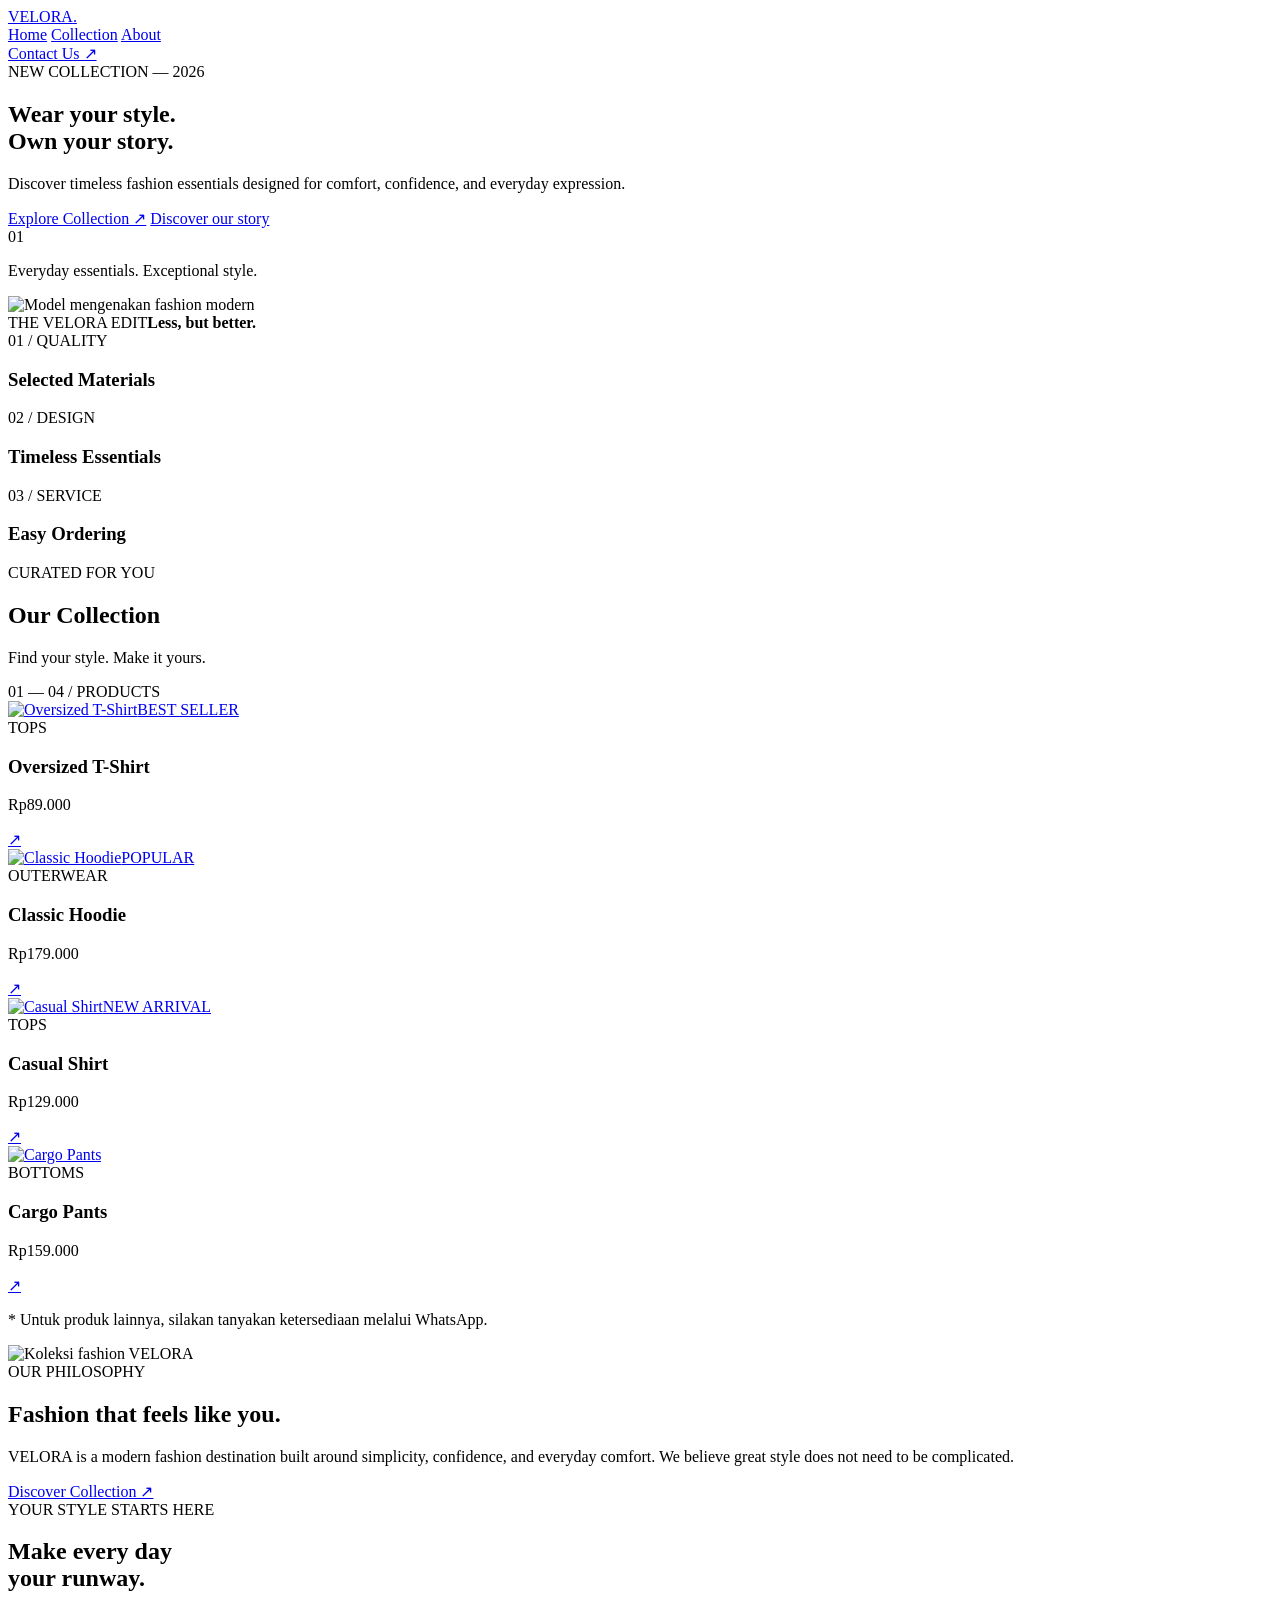
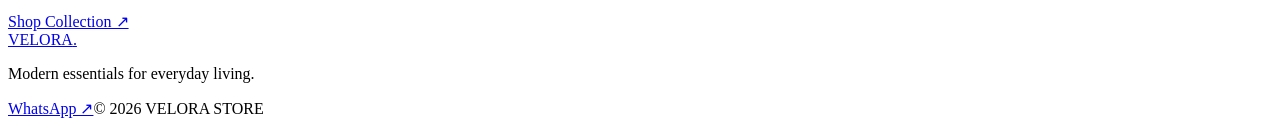
==== index.html @ 5e28319f "Add files via upload" ====
<!DOCTYPE html>
<html lang="id">
<head>
<meta charset="UTF-8">
<meta name="viewport" content="width=device-width, initial-scale=1.0">
<meta name="description" content="VELORA STORE - Modern fashion essentials untuk gaya sehari-hari.">
<title>VELORA STORE | Modern Fashion</title>
<link rel="preconnect" href="https://fonts.googleapis.com">
<link href="https://fonts.googleapis.com/css2?family=DM+Sans:wght@400;500;600;700;800&family=Playfair+Display:wght@600;700&display=swap" rel="stylesheet">
<link rel="stylesheet" href="css/style.css">
</head>
<body>
<header class="navbar">
  <div class="container nav-content">
    <a href="index.html" class="logo">VELORA<span>.</span></a>
    <nav class="nav-menu">
      <a href="index.html" class="active">Home</a>
      <a href="#collection">Collection</a>
      <a href="#about">About</a>
    </nav>
    <a href="https://wa.me/6281234567890?text=Halo%20VELORA%2C%20saya%20ingin%20bertanya%20tentang%20produk." class="nav-contact" target="_blank" rel="noopener">Contact Us ↗</a>
  </div>
</header>
<main>
<section class="hero">
  <div class="container hero-grid">
    <div class="hero-content">
      <span class="eyebrow">NEW COLLECTION — 2026</span>
      <h1>Wear your style.<br><span>Own your story.</span></h1>
      <p>Discover timeless fashion essentials designed for comfort, confidence, and everyday expression.</p>
      <div class="hero-actions">
        <a href="#collection" class="btn btn-dark">Explore Collection ↗</a>
        <a href="#about" class="text-link">Discover our story</a>
      </div>
      <div class="hero-note"><span>01</span><p>Everyday essentials. Exceptional style.</p></div>
    </div>
    <div class="hero-visual">
      <img src="https://images.unsplash.com/photo-1483985988355-763728e1935b?w=1100" alt="Model mengenakan fashion modern">
      <div class="floating-card"><span>THE VELORA EDIT</span><strong>Less, but better.</strong></div>
    </div>
  </div>
</section>
<section class="benefits">
  <div class="container benefits-grid">
    <div><span>01 / QUALITY</span><h3>Selected Materials</h3></div>
    <div><span>02 / DESIGN</span><h3>Timeless Essentials</h3></div>
    <div><span>03 / SERVICE</span><h3>Easy Ordering</h3></div>
  </div>
</section>
<section class="collection section-padding" id="collection">
  <div class="container">
    <div class="section-heading">
      <div><span class="eyebrow">CURATED FOR YOU</span><h2>Our Collection</h2><p>Find your style. Make it yours.</p></div>
      <span class="collection-count">01 — 04 / PRODUCTS</span>
    </div>
    <div class="product-grid">
      <article class="product-card">
        <a href="detail-kaos.html" class="product-image"><img src="https://images.unsplash.com/photo-1521572163474-6864f9cf17ab?w=700" alt="Oversized T-Shirt"><span class="product-label">BEST SELLER</span></a>
        <div class="product-info"><div><span class="product-category">TOPS</span><h3>Oversized T-Shirt</h3><p class="price">Rp89.000</p></div><a href="detail-kaos.html" class="product-arrow" aria-label="Lihat Oversized T-Shirt">↗</a></div>
      </article>
      <article class="product-card">
        <a href="detail-hoodie.html" class="product-image"><img src="https://images.unsplash.com/photo-1556821840-3a63f95609a7?w=700" alt="Classic Hoodie"><span class="product-label">POPULAR</span></a>
        <div class="product-info"><div><span class="product-category">OUTERWEAR</span><h3>Classic Hoodie</h3><p class="price">Rp179.000</p></div><a href="detail-hoodie.html" class="product-arrow" aria-label="Lihat Classic Hoodie">↗</a></div>
      </article>
      <article class="product-card">
        <a href="detail-kaos.html" class="product-image"><img src="https://images.unsplash.com/photo-1598033129183-c4f50c736f10?w=700" alt="Casual Shirt"><span class="product-label">NEW ARRIVAL</span></a>
        <div class="product-info"><div><span class="product-category">TOPS</span><h3>Casual Shirt</h3><p class="price">Rp129.000</p></div><a href="detail-kaos.html" class="product-arrow" aria-label="Lihat Casual Shirt">↗</a></div>
      </article>
      <article class="product-card">
        <a href="detail-hoodie.html" class="product-image"><img src="https://images.unsplash.com/photo-1517438476312-10d79c077509?w=700" alt="Cargo Pants"></a>
        <div class="product-info"><div><span class="product-category">BOTTOMS</span><h3>Cargo Pants</h3><p class="price">Rp159.000</p></div><a href="detail-hoodie.html" class="product-arrow" aria-label="Lihat Cargo Pants">↗</a></div>
      </article>
    </div>
    <p class="catalog-note">* Untuk produk lainnya, silakan tanyakan ketersediaan melalui WhatsApp.</p>
  </div>
</section>
<section class="about section-padding" id="about">
  <div class="container about-grid">
    <div class="about-image"><img src="https://images.unsplash.com/photo-1445205170230-053b83016050?w=1000" alt="Koleksi fashion VELORA"></div>
    <div class="about-content"><span class="eyebrow">OUR PHILOSOPHY</span><h2>Fashion that feels like <span>you.</span></h2><p>VELORA is a modern fashion destination built around simplicity, confidence, and everyday comfort. We believe great style does not need to be complicated.</p><a href="#collection" class="btn btn-outline">Discover Collection ↗</a></div>
  </div>
</section>
<section class="cta"><div class="container"><span class="eyebrow">YOUR STYLE STARTS HERE</span><h2>Make every day<br>your runway.</h2><a href="#collection" class="btn btn-light">Shop Collection ↗</a></div></section>
</main>
<footer class="footer">
  <div class="container footer-content">
    <div><a href="index.html" class="logo logo-light">VELORA<span>.</span></a><p>Modern essentials for everyday living.</p></div>
    <div class="footer-right"><a href="https://wa.me/6281234567890" target="_blank" rel="noopener">WhatsApp ↗</a><span>© 2026 VELORA STORE</span></div>
  </div>
</footer>
</body>
</html>
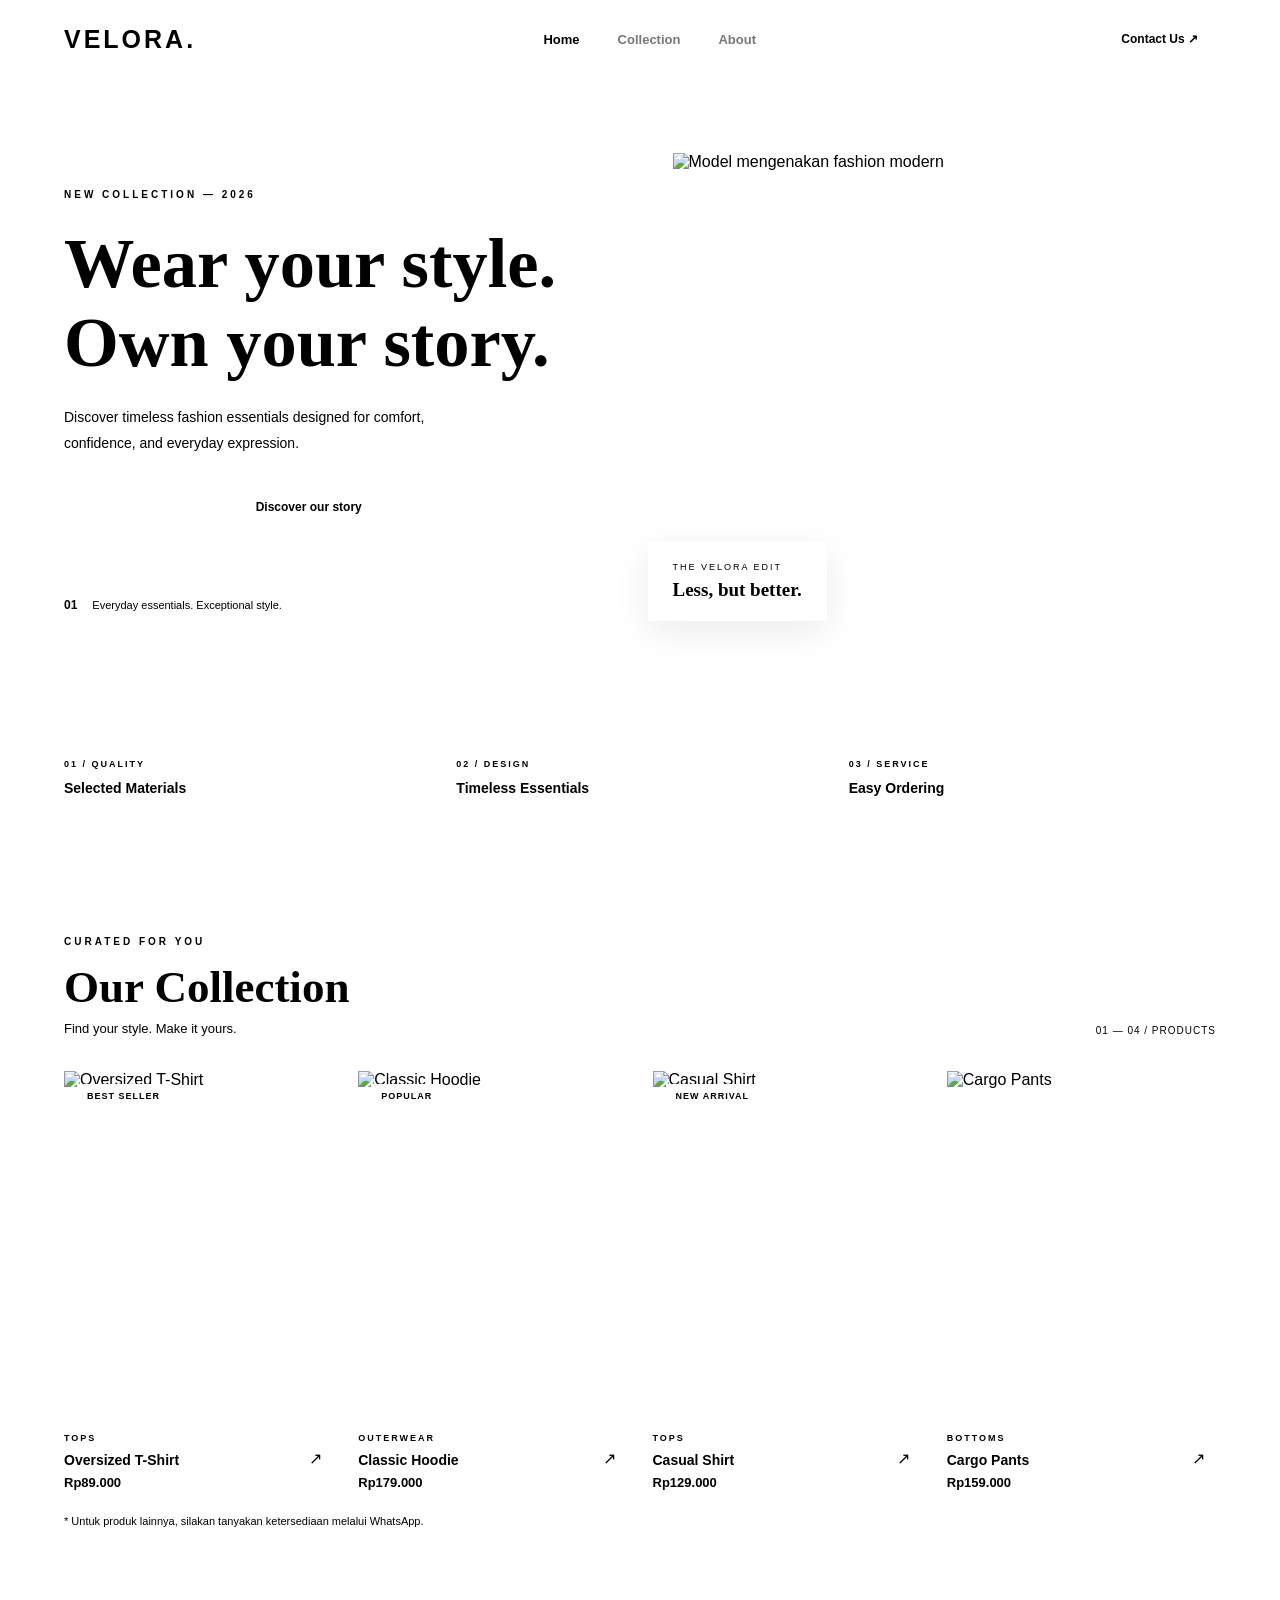
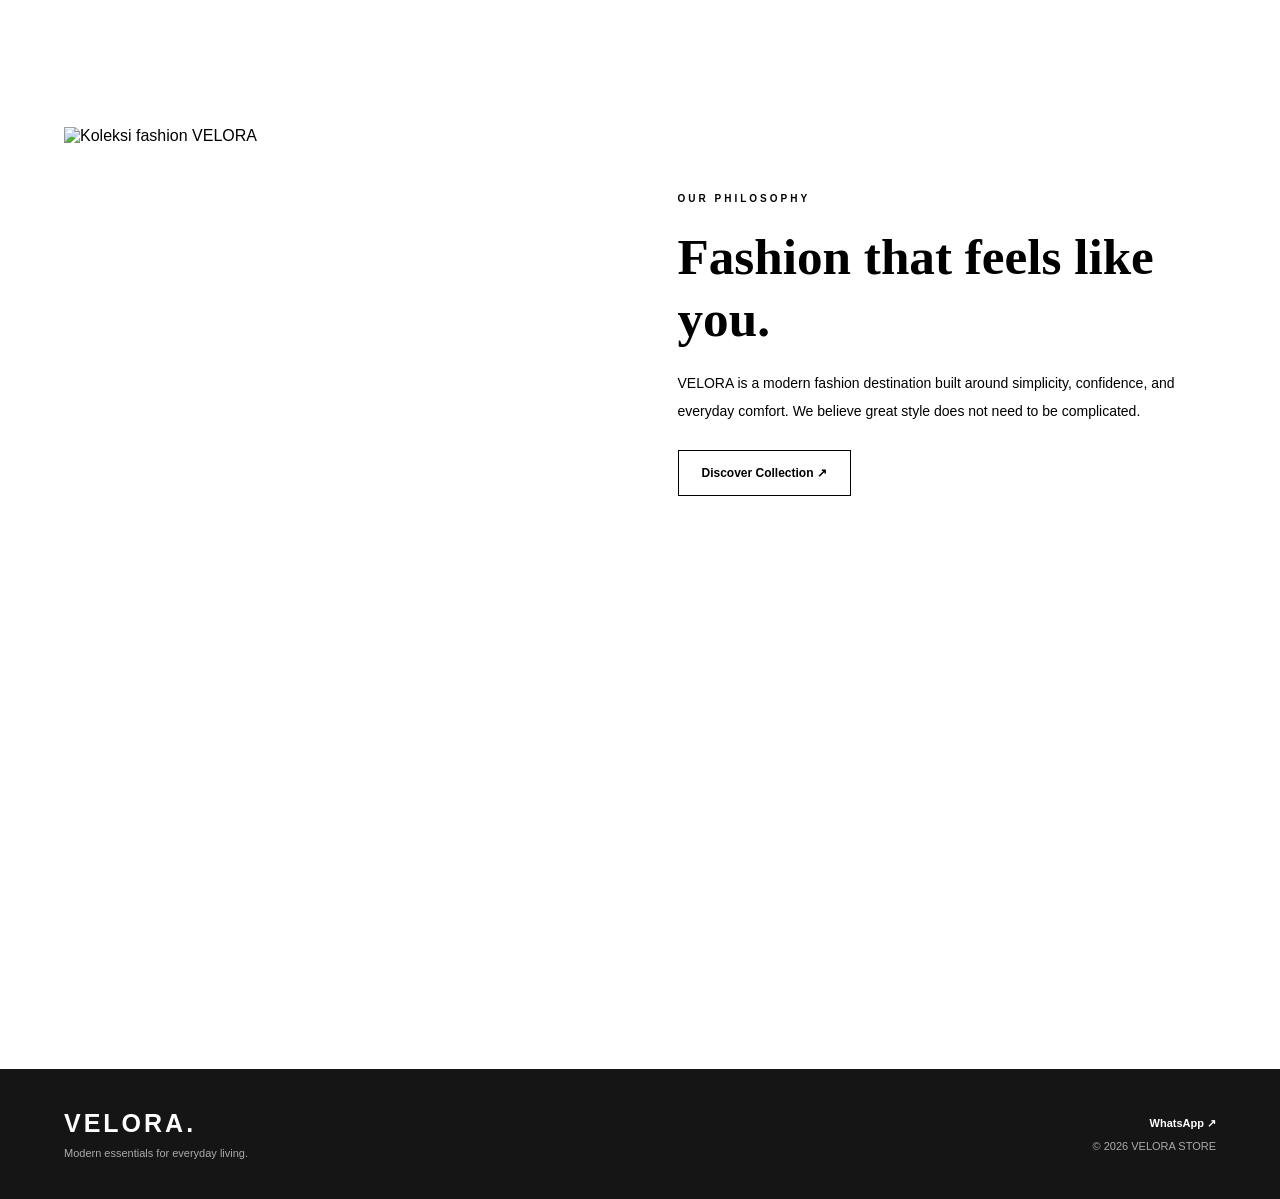
==== commit 811c1cba: "Update WhatsApp contact number in index.html" ====
--- a/index.html
+++ b/index.html
@@ -18,7 +18,7 @@
       <a href="#collection">Collection</a>
       <a href="#about">About</a>
     </nav>
-    <a href="https://wa.me/6281234567890?text=Halo%20VELORA%2C%20saya%20ingin%20bertanya%20tentang%20produk." class="nav-contact" target="_blank" rel="noopener">Contact Us ↗</a>
+    <a href="https://wa.me/6285601618914?text=Halo%20VELORA%2C%20saya%20ingin%20bertanya%20tentang%20produk." class="nav-contact" target="_blank" rel="noopener">Contact Us ↗</a>
   </div>
 </header>
 <main>
@@ -85,7 +85,7 @@
 <footer class="footer">
   <div class="container footer-content">
     <div><a href="index.html" class="logo logo-light">VELORA<span>.</span></a><p>Modern essentials for everyday living.</p></div>
-    <div class="footer-right"><a href="https://wa.me/6281234567890" target="_blank" rel="noopener">WhatsApp ↗</a><span>© 2026 VELORA STORE</span></div>
+    <div class="footer-right"><a href="https://wa.me/6285601618914" target="_blank" rel="noopener">WhatsApp ↗</a><span>© 2026 VELORA STORE</span></div>
   </div>
 </footer>
 </body>
--- a/css/style.css
+++ b/css/style.css
@@ -0,0 +1,789 @@
+ {
+    --dark: #1d1d1b;
+    --cream: #f5f2ec;
+    --white: #ffffff;
+    --muted: #77746e;
+    --accent: #b28d61;
+    --border: #e7e3dc;
+}
+
+* {
+    margin: 0;
+    padding: 0;
+    box-sizing: border-box;
+}
+
+html {
+    scroll-behavior: smooth;
+    scroll-padding-top: 90px;
+}
+
+body {
+    font-family: 'DM Sans', sans-serif;
+    color: var(--dark);
+    background: var(--white);
+}
+
+a {
+    color: inherit;
+    text-decoration: none;
+}
+
+img {
+    display: block;
+    max-width: 100%;
+}
+
+.container {
+    width: min(1160px, 90%);
+    margin: auto;
+}
+
+.section-padding {
+    padding: 100px 0;
+}
+
+/* NAVIGATION */
+
+.navbar {
+    background: rgba(255, 255, 255, .97);
+    border-bottom: 1px solid var(--border);
+    position: sticky;
+    top: 0;
+    z-index: 100;
+}
+
+.nav-content {
+    min-height: 78px;
+    display: flex;
+    align-items: center;
+    justify-content: space-between;
+    gap: 25px;
+}
+
+.logo {
+    font-size: 25px;
+    font-weight: 800;
+    letter-spacing: 3px;
+}
+
+.logo span {
+    color: var(--accent);
+}
+
+.nav-menu {
+    display: flex;
+    align-items: center;
+    gap: 38px;
+}
+
+.nav-menu a {
+    font-size: 13px;
+    font-weight: 600;
+    color: #777;
+    transition: .2s;
+}
+
+.nav-menu a:hover,
+.nav-menu a.active {
+    color: var(--dark);
+}
+
+.nav-contact {
+    border: 1px solid var(--dark);
+    padding: 11px 18px;
+    font-size: 12px;
+    font-weight: 700;
+    transition: .25s;
+}
+
+.nav-contact:hover {
+    background: var(--dark);
+    color: white;
+}
+
+/* BUTTONS */
+
+.btn {
+    display: inline-flex;
+    justify-content: center;
+    align-items: center;
+    padding: 15px 23px;
+    font-size: 12px;
+    font-weight: 700;
+    transition: .25s;
+    border: 1px solid transparent;
+}
+
+.btn-dark {
+    background: var(--dark);
+    color: white;
+}
+
+.btn-dark:hover {
+    background: var(--accent);
+}
+
+.btn-light {
+    background: white;
+    color: var(--dark);
+}
+
+.btn-light:hover {
+    background: var(--accent);
+    color: white;
+}
+
+.btn-outline {
+    border-color: var(--dark);
+}
+
+.btn-outline:hover {
+    background: var(--dark);
+    color: white;
+}
+
+.btn-full {
+    width: 100%;
+}
+
+/* HERO */
+
+.hero {
+    background: var(--cream);
+    padding: 75px 0;
+}
+
+.hero-grid {
+    display: grid;
+    grid-template-columns: 1fr 1fr;
+    align-items: center;
+    gap: 65px;
+}
+
+.eyebrow {
+    font-size: 10px;
+    letter-spacing: 3px;
+    font-weight: 800;
+    color: var(--accent);
+}
+
+.hero h1 {
+    font-family: 'Playfair Display', serif;
+    font-size: clamp(45px, 5.5vw, 72px);
+    line-height: 1.12;
+    margin: 22px 0;
+    font-weight: 600;
+}
+
+.hero h1 span {
+    color: var(--accent);
+}
+
+.hero-content > p {
+    max-width: 430px;
+    color: var(--muted);
+    font-size: 14px;
+    line-height: 1.9;
+}
+
+.hero-actions {
+    display: flex;
+    align-items: center;
+    flex-wrap: wrap;
+    gap: 25px;
+    margin-top: 30px;
+}
+
+.text-link {
+    font-size: 12px;
+    font-weight: 700;
+    border-bottom: 1px solid var(--dark);
+    padding-bottom: 5px;
+}
+
+.hero-note {
+    display: flex;
+    align-items: center;
+    gap: 15px;
+    margin-top: 65px;
+}
+
+.hero-note span {
+    font-size: 12px;
+    color: var(--accent);
+    font-weight: 700;
+}
+
+.hero-note p {
+    font-size: 11px;
+    color: var(--muted);
+}
+
+.hero-visual {
+    height: 490px;
+    position: relative;
+}
+
+.hero-visual > img {
+    width: 100%;
+    height: 100%;
+    object-fit: cover;
+}
+
+.floating-card {
+    position: absolute;
+    bottom: 22px;
+    left: -25px;
+    background: white;
+    padding: 20px 25px;
+    box-shadow: 0 10px 35px rgba(0,0,0,.08);
+}
+
+.floating-card span {
+    display: block;
+    font-size: 9px;
+    letter-spacing: 2px;
+    color: var(--muted);
+    margin-bottom: 7px;
+}
+
+.floating-card strong {
+    font-family: 'Playfair Display', serif;
+    font-size: 19px;
+}
+
+/* BENEFITS */
+
+.benefits {
+    padding: 35px 0;
+    border-bottom: 1px solid var(--border);
+}
+
+.benefits-grid {
+    display: grid;
+    grid-template-columns: repeat(3, 1fr);
+    gap: 25px;
+}
+
+.benefits-grid div {
+    border-right: 1px solid var(--border);
+}
+
+.benefits-grid div:last-child {
+    border: none;
+}
+
+.benefits-grid span {
+    font-size: 9px;
+    letter-spacing: 2px;
+    color: var(--accent);
+    font-weight: 800;
+}
+
+.benefits-grid h3 {
+    font-size: 14px;
+    margin-top: 9px;
+}
+
+/* COLLECTION */
+
+.section-heading {
+    display: flex;
+    align-items: end;
+    justify-content: space-between;
+    gap: 25px;
+    margin-bottom: 35px;
+}
+
+.section-heading h2 {
+    font-family: 'Playfair Display', serif;
+    font-size: 45px;
+    margin: 12px 0 8px;
+}
+
+.section-heading p {
+    color: var(--muted);
+    font-size: 13px;
+}
+
+.collection-count {
+    font-size: 10px;
+    color: var(--muted);
+    letter-spacing: 1px;
+}
+
+.product-grid {
+    display: grid;
+    grid-template-columns: repeat(4, 1fr);
+    gap: 25px;
+}
+
+.product-image {
+    display: block;
+    position: relative;
+    height: 340px;
+    overflow: hidden;
+    background: var(--cream);
+}
+
+.product-image img {
+    width: 100%;
+    height: 100%;
+    object-fit: cover;
+    transition: transform .45s;
+}
+
+.product-card:hover .product-image img {
+    transform: scale(1.06);
+}
+
+.product-label {
+    position: absolute;
+    top: 13px;
+    left: 13px;
+    padding: 7px 10px;
+    background: white;
+    font-size: 9px;
+    letter-spacing: 1px;
+    font-weight: 800;
+}
+
+.product-info {
+    display: flex;
+    justify-content: space-between;
+    align-items: center;
+    padding-top: 16px;
+}
+
+.product-category {
+    font-size: 9px;
+    letter-spacing: 2px;
+    color: var(--accent);
+    font-weight: 800;
+}
+
+.product-info h3 {
+    font-size: 14px;
+    margin: 7px 0;
+}
+
+.price {
+    font-size: 13px;
+    font-weight: 700;
+}
+
+.product-arrow {
+    border: 1px solid var(--border);
+    width: 36px;
+    height: 36px;
+    display: grid;
+    place-items: center;
+    transition: .2s;
+}
+
+.product-arrow:hover {
+    background: var(--dark);
+    color: white;
+}
+
+.catalog-note {
+    margin-top: 25px;
+    font-size: 11px;
+    color: var(--muted);
+}
+
+/* ABOUT */
+
+.about {
+    background: var(--cream);
+}
+
+.about-grid {
+    display: grid;
+    grid-template-columns: 1fr 1fr;
+    gap: 75px;
+    align-items: center;
+}
+
+.about-image {
+    height: 430px;
+}
+
+.about-image img {
+    width: 100%;
+    height: 100%;
+    object-fit: cover;
+}
+
+.about-content h2 {
+    font-family: 'Playfair Display', serif;
+    font-size: clamp(38px, 4vw, 53px);
+    line-height: 1.2;
+    margin: 20px 0;
+}
+
+.about-content h2 span {
+    color: var(--accent);
+}
+
+.about-content p {
+    font-size: 14px;
+    color: var(--muted);
+    line-height: 2;
+    margin-bottom: 25px;
+}
+
+/* CTA */
+
+.cta {
+    background: var(--dark);
+    color: white;
+    text-align: center;
+    padding: 85px 20px;
+}
+
+.cta h2 {
+    font-family: 'Playfair Display', serif;
+    font-size: clamp(38px, 5vw, 55px);
+    line-height: 1.2;
+    margin: 18px 0 28px;
+}
+
+/* FOOTER */
+
+.footer {
+    background: #151515;
+    color: white;
+    padding: 40px 0;
+}
+
+.logo-light {
+    color: white;
+}
+
+.footer-content {
+    display: flex;
+    align-items: center;
+    justify-content: space-between;
+    gap: 25px;
+}
+
+.footer-content p {
+    color: #aaa;
+    font-size: 11px;
+    margin-top: 9px;
+}
+
+.footer-right {
+    display: flex;
+    flex-direction: column;
+    align-items: end;
+    gap: 10px;
+    font-size: 11px;
+    color: #aaa;
+}
+
+.footer-right a {
+    color: white;
+    font-weight: 700;
+}
+
+/* PRODUCT DETAIL */
+
+.detail-section {
+    padding: 35px 0 100px;
+}
+
+.breadcrumb {
+    font-size: 11px;
+    color: var(--muted);
+    margin-bottom: 35px;
+}
+
+.breadcrumb a:hover {
+    color: var(--accent);
+}
+
+.detail-grid {
+    display: grid;
+    grid-template-columns: 1.05fr .95fr;
+    gap: 80px;
+    align-items: start;
+}
+
+.detail-image {
+    height: 600px;
+    background: var(--cream);
+}
+
+.detail-image img {
+    width: 100%;
+    height: 100%;
+    object-fit: cover;
+}
+
+.detail-content {
+    padding-top: 25px;
+}
+
+.detail-content h1 {
+    font-family: 'Playfair Display', serif;
+    font-size: 55px;
+    line-height: 1.12;
+    margin: 18px 0;
+}
+
+.detail-price {
+    font-size: 20px;
+    font-weight: 700;
+}
+
+.detail-divider {
+    height: 1px;
+    background: var(--border);
+    margin: 25px 0;
+}
+
+.detail-description {
+    font-size: 13px;
+    color: var(--muted);
+    line-height: 2;
+    margin-bottom: 30px;
+}
+
+.detail-option {
+    margin-bottom: 27px;
+}
+
+.detail-option h4 {
+    font-size: 12px;
+    margin-bottom: 13px;
+}
+
+.option-list {
+    display: flex;
+    flex-wrap: wrap;
+    gap: 9px;
+}
+
+.option-list span {
+    border: 1px solid var(--border);
+    padding: 10px 17px;
+    font-size: 11px;
+    min-width: 42px;
+    text-align: center;
+}
+
+.detail-option small {
+    display: block;
+    font-size: 10px;
+    color: var(--muted);
+    margin-top: 10px;
+}
+
+.order-note {
+    font-size: 10px;
+    color: var(--muted);
+    line-height: 1.8;
+    margin-top: 13px;
+}
+
+.back-link {
+    display: inline-block;
+    margin-top: 30px;
+    font-size: 11px;
+    font-weight: 700;
+    border-bottom: 1px solid var(--dark);
+    padding-bottom: 5px;
+}
+
+/* RESPONSIVE */
+
+@media (max-width: 900px) {
+    .product-grid {
+        grid-template-columns: repeat(2, 1fr);
+    }
+
+    .hero-grid,
+    .about-grid {
+        gap: 35px;
+    }
+
+    .hero-visual {
+        height: 420px;
+    }
+
+    .detail-grid {
+        gap: 35px;
+    }
+
+    .detail-image {
+        height: 480px;
+    }
+}
+
+@media (max-width: 600px) {
+    .container {
+        width: 90%;
+    }
+
+    .section-padding {
+        padding: 65px 0;
+    }
+
+    .nav-content {
+        min-height: 70px;
+        flex-wrap: wrap;
+        padding: 13px 0;
+        gap: 12px;
+    }
+
+    .logo {
+        font-size: 21px;
+    }
+
+    .nav-menu {
+        order: 3;
+        width: 100%;
+        justify-content: center;
+        gap: 25px;
+        padding-top: 10px;
+        border-top: 1px solid var(--border);
+    }
+
+    .nav-menu a {
+        font-size: 11px;
+    }
+
+    .nav-contact {
+        padding: 9px 12px;
+        font-size: 10px;
+    }
+
+    .hero {
+        padding: 55px 0;
+    }
+
+    .hero-grid {
+        grid-template-columns: 1fr;
+        gap: 35px;
+    }
+
+    .hero h1 {
+        font-size: 48px;
+    }
+
+    .hero-visual {
+        height: 380px;
+    }
+
+    .floating-card {
+        left: 12px;
+        bottom: 12px;
+    }
+
+    .hero-note {
+        margin-top: 35px;
+    }
+
+    .benefits-grid {
+        grid-template-columns: 1fr;
+        gap: 20px;
+    }
+
+    .benefits-grid div {
+        border-right: none;
+        border-bottom: 1px solid var(--border);
+        padding-bottom: 15px;
+    }
+
+    .benefits-grid div:last-child {
+        border: none;
+        padding-bottom: 0;
+    }
+
+    .section-heading {
+        align-items: start;
+        flex-direction: column;
+    }
+
+    .section-heading h2 {
+        font-size: 38px;
+    }
+
+    .product-grid {
+        gap: 24px 13px;
+    }
+
+    .product-image {
+        height: 235px;
+    }
+
+    .product-info h3 {
+        font-size: 12px;
+    }
+
+    .product-info {
+        align-items: start;
+    }
+
+    .product-arrow {
+        width: 30px;
+        height: 30px;
+        flex-shrink: 0;
+    }
+
+    .about-grid {
+        grid-template-columns: 1fr;
+        gap: 30px;
+    }
+
+    .about-image {
+        height: 320px;
+    }
+
+    .about-content h2 {
+        font-size: 40px;
+    }
+
+    .footer-content {
+        align-items: start;
+        flex-direction: column;
+    }
+
+    .footer-right {
+        align-items: start;
+    }
+
+    .detail-section {
+        padding-bottom: 65px;
+    }
+
+    .detail-grid {
+        grid-template-columns: 1fr;
+        gap: 25px;
+    }
+
+    .detail-image {
+        height: 390px;
+    }
+
+    .detail-content {
+        padding-top: 0;
+    }
+
+    .detail-content h1 {
+        font-size: 45px;
+    }
+}
+
+@media (max-width: 380px) {
+    .product-image {
+        height: 195px;
+    }
+
+    .hero h1 {
+        font-size: 41px;
+    }
+}
